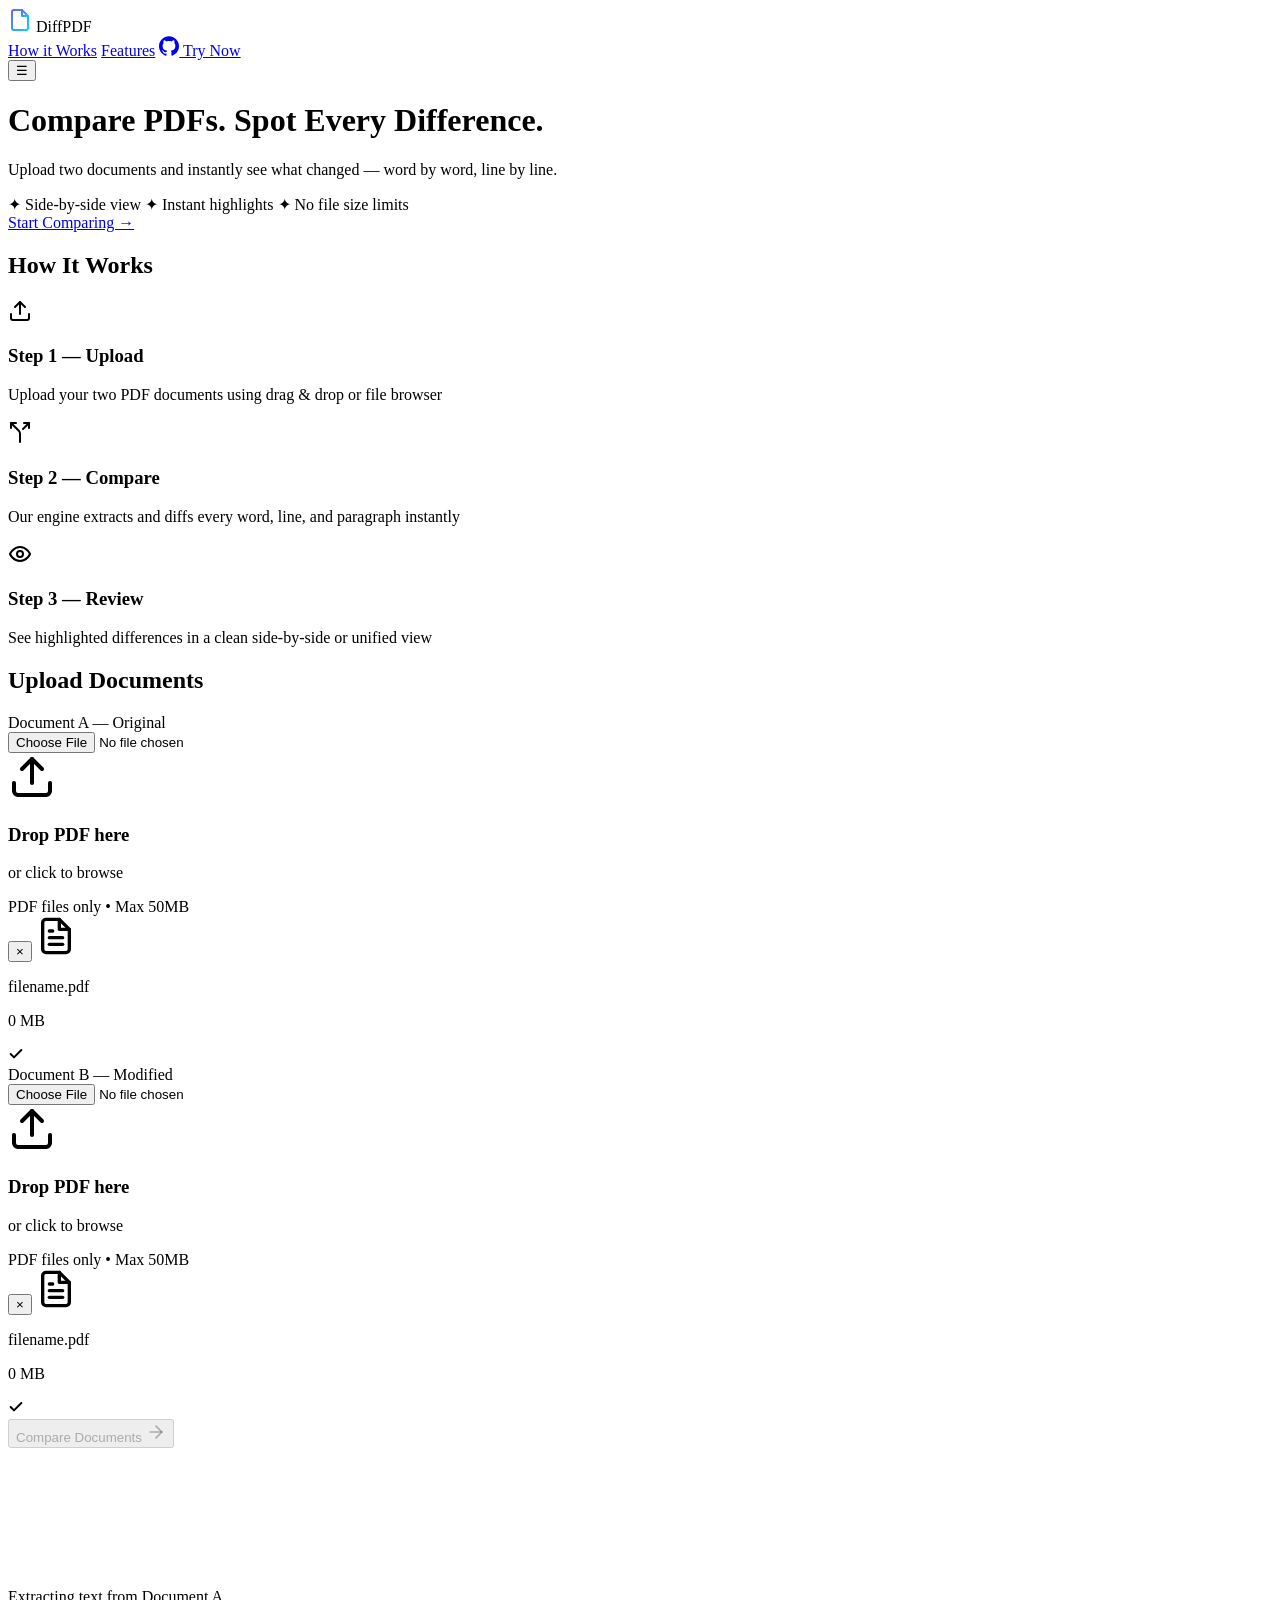
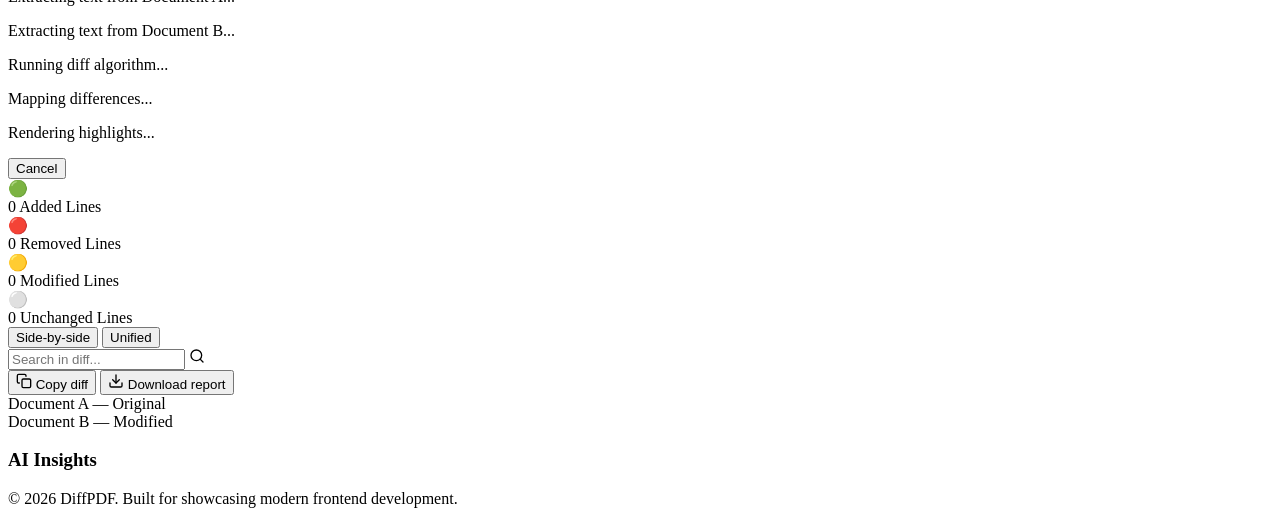
==== index.html @ ea7259f5 "Add files via upload" ====
<!DOCTYPE html>
<html lang="en">
<head>
    <meta charset="UTF-8">
    <meta name="viewport" content="width=device-width, initial-scale=1.0">
    <title>DiffPDF | Compare PDFs Instantly</title>
    <link rel="preconnect" href="https://fonts.googleapis.com">
    <link rel="preconnect" href="https://fonts.gstatic.com" crossorigin>
    <link href="https://fonts.googleapis.com/css2?family=Inter:wght@400;500;600;700&family=Plus+Jakarta+Sans:wght@600;700;800&family=JetBrains+Mono:wght@400;500&display=swap" rel="stylesheet">
    <link rel="stylesheet" href="/static/css/style.css">
    <link rel="stylesheet" href="/static/css/animations.css">
</head>
<body>
    <!-- Navbar -->
    <nav class="navbar">
        <div class="nav-container">
            <div class="logo">
                <svg width="24" height="24" viewBox="0 0 24 24" fill="none" stroke="url(#accent-gradient)" stroke-width="2" stroke-linecap="round" stroke-linejoin="round">
                    <path d="M14 2H6a2 2 0 0 0-2 2v16a2 2 0 0 0 2 2h12a2 2 0 0 0 2-2V8z"></path>
                    <polyline points="14 2 14 8 20 8"></polyline>
                    <line x1="16" y1="13" x2="8" y2="13"></line>
                    <line x1="16" y1="17" x2="8" y2="17"></line>
                    <polyline points="10 9 9 9 8 9"></polyline>
                </svg>
                <span>DiffPDF</span>
            </div>
            <div class="nav-links">
                <a href="#how-it-works">How it Works</a>
                <a href="#features">Features</a>
                <a href="https://github.com/yourusername/PDF-COMPARSION-APP-" target="_blank" aria-label="GitHub" class="github-icon">
                    <svg width="20" height="20" viewBox="0 0 24 24" fill="currentColor">
                        <path d="M12 .297c-6.63 0-12 5.373-12 12 0 5.303 3.438 9.8 8.205 11.385.6.113.82-.258.82-.577 0-.285-.01-1.04-.015-2.04-3.338.724-4.042-1.61-4.042-1.61C4.422 18.07 3.633 17.7 3.633 17.7c-1.087-.744.084-.729.084-.729 1.205.084 1.838 1.236 1.838 1.236 1.07 1.835 2.809 1.305 3.495.998.108-.776.417-1.305.76-1.605-2.665-.3-5.466-1.332-5.466-5.93 0-1.31.465-2.38 1.235-3.22-.135-.303-.54-1.523.105-3.176 0 0 1.005-.322 3.3 1.23.96-.267 1.98-.399 3-.405 1.02.006 2.04.138 3 .405 2.28-1.552 3.285-1.23 3.285-1.23.645 1.653.24 2.873.12 3.176.765.84 1.23 1.91 1.23 3.22 0 4.61-2.805 5.625-5.475 5.92.42.36.81 1.096.81 2.22 0 1.606-.015 2.896-.015 3.286 0 .315.21.69.825.57C20.565 22.092 24 17.592 24 12.297c0-6.627-5.373-12-12-12"/>
                    </svg>
                </a>
                <a href="#upload-section" class="btn-try-now shimmer">Try Now</a>
            </div>
            <button class="mobile-menu-btn" aria-label="Menu">☰</button>
        </div>
    </nav>

    <svg style="width:0;height:0;position:absolute;" aria-hidden="true" focusable="false">
      <linearGradient id="accent-gradient" x1="0%" y1="0%" x2="100%" y2="100%">
        <stop offset="0%" stop-color="#6C63FF" />
        <stop offset="100%" stop-color="#00D4FF" />
      </linearGradient>
    </svg>

    <!-- Hero Section -->
    <header class="hero">
        <div class="hero-bg-aurora"></div>
        <div class="hero-bg-grid"></div>
        <div class="hero-container">
            <div class="hero-content scroll-reveal">
                <h1 class="hero-title" id="animated-title">Compare PDFs. Spot Every Difference.</h1>
                <p class="hero-subtitle">Upload two documents and instantly see what changed — word by word, line by line.</p>
                
                <div class="feature-pills">
                    <span class="pill">✦ Side-by-side view</span>
                    <span class="pill">✦ Instant highlights</span>
                    <span class="pill">✦ No file size limits</span>
                </div>
                
                <a href="#upload-section" class="btn-primary hero-cta">Start Comparing →</a>
            </div>
            <div class="hero-visual scroll-reveal">
                <div class="mockup-container">
                    <div class="doc-mockup doc-bottom"></div>
                    <div class="doc-mockup doc-top">
                        <div class="highlight-line hl-green" style="top: 20%; width: 60%;"></div>
                        <div class="highlight-line hl-red" style="top: 40%; width: 80%;"></div>
                        <div class="highlight-line hl-green" style="top: 60%; width: 50%;"></div>
                    </div>
                </div>
            </div>
        </div>
    </header>

    <!-- How It Works Section -->
    <section id="how-it-works" class="how-it-works scroll-reveal">
        <div class="container">
            <h2 class="section-heading gradient-text">How It Works</h2>
            <div class="stepper">
                <div class="step-card">
                    <div class="step-icon">
                        <svg width="24" height="24" viewBox="0 0 24 24" fill="none" stroke="currentColor" stroke-width="2" stroke-linecap="round" stroke-linejoin="round"><path d="M21 15v4a2 2 0 0 1-2 2H5a2 2 0 0 1-2-2v-4"></path><polyline points="17 8 12 3 7 8"></polyline><line x1="12" y1="3" x2="12" y2="15"></line></svg>
                    </div>
                    <h3>Step 1 — Upload</h3>
                    <p>Upload your two PDF documents using drag & drop or file browser</p>
                </div>
                <div class="step-line"></div>
                <div class="step-card">
                    <div class="step-icon">
                        <svg width="24" height="24" viewBox="0 0 24 24" fill="none" stroke="currentColor" stroke-width="2" stroke-linecap="round" stroke-linejoin="round"><path d="M16 3h5v5"></path><path d="M8 3H3v5"></path><path d="M12 22v-8.3a4 4 0 0 0-1.172-2.872L3 3"></path><path d="m15 9 6-6"></path></svg>
                    </div>
                    <h3>Step 2 — Compare</h3>
                    <p>Our engine extracts and diffs every word, line, and paragraph instantly</p>
                </div>
                <div class="step-line"></div>
                <div class="step-card">
                    <div class="step-icon">
                        <svg width="24" height="24" viewBox="0 0 24 24" fill="none" stroke="currentColor" stroke-width="2" stroke-linecap="round" stroke-linejoin="round"><path d="M2 12s3-7 10-7 10 7 10 7-3 7-10 7-10-7-10-7Z"></path><circle cx="12" cy="12" r="3"></circle></svg>
                    </div>
                    <h3>Step 3 — Review</h3>
                    <p>See highlighted differences in a clean side-by-side or unified view</p>
                </div>
            </div>
        </div>
    </section>

    <!-- Upload Section -->
    <section id="upload-section" class="upload-section scroll-reveal">
        <div class="container">
            <h2 class="section-heading visually-hidden">Upload Documents</h2>
            
            <form id="upload-form">
                <div class="upload-grid">
                    <!-- Zone A -->
                    <div class="upload-zone-wrapper">
                        <div class="zone-label label-a">Document A — Original</div>
                        <div class="upload-card" id="zone-a">
                            <input type="file" id="file-a" accept=".pdf" class="file-input" required>
                            <div class="upload-content">
                                <svg class="upload-icon accent-icon" width="48" height="48" viewBox="0 0 24 24" fill="none" stroke="currentColor" stroke-width="2" stroke-linecap="round" stroke-linejoin="round"><path d="M21 15v4a2 2 0 0 1-2 2H5a2 2 0 0 1-2-2v-4"></path><polyline points="17 8 12 3 7 8"></polyline><line x1="12" y1="3" x2="12" y2="15"></line></svg>
                                <h3>Drop PDF here</h3>
                                <p class="text-secondary">or click to browse</p>
                                <span class="micro-text">PDF files only • Max 50MB</span>
                            </div>
                            <div class="file-preview hidden" id="preview-a">
                                <button type="button" class="btn-remove" aria-label="Remove file" data-zone="a">×</button>
                                <svg class="file-icon red-icon" width="40" height="40" viewBox="0 0 24 24" fill="none" stroke="currentColor" stroke-width="2" stroke-linecap="round" stroke-linejoin="round"><path d="M14 2H6a2 2 0 0 0-2 2v16a2 2 0 0 0 2 2h12a2 2 0 0 0 2-2V8z"></path><polyline points="14 2 14 8 20 8"></polyline><line x1="16" y1="13" x2="8" y2="13"></line><line x1="16" y1="17" x2="8" y2="17"></line><polyline points="10 9 9 9 8 9"></polyline></svg>
                                <div class="file-info">
                                    <p class="filename" id="filename-a">filename.pdf</p>
                                    <p class="filesize" id="filesize-a">0 MB</p>
                                </div>
                                <div class="success-badge">
                                    <svg width="16" height="16" viewBox="0 0 24 24" fill="none" stroke="currentColor" stroke-width="3" stroke-linecap="round" stroke-linejoin="round"><polyline points="20 6 9 17 4 12"></polyline></svg>
                                </div>
                            </div>
                        </div>
                    </div>

                    <!-- Zone B -->
                    <div class="upload-zone-wrapper">
                        <div class="zone-label label-b">Document B — Modified</div>
                        <div class="upload-card" id="zone-b">
                            <input type="file" id="file-b" accept=".pdf" class="file-input" required>
                            <div class="upload-content">
                                <svg class="upload-icon accent-icon" width="48" height="48" viewBox="0 0 24 24" fill="none" stroke="currentColor" stroke-width="2" stroke-linecap="round" stroke-linejoin="round"><path d="M21 15v4a2 2 0 0 1-2 2H5a2 2 0 0 1-2-2v-4"></path><polyline points="17 8 12 3 7 8"></polyline><line x1="12" y1="3" x2="12" y2="15"></line></svg>
                                <h3>Drop PDF here</h3>
                                <p class="text-secondary">or click to browse</p>
                                <span class="micro-text">PDF files only • Max 50MB</span>
                            </div>
                            <div class="file-preview hidden" id="preview-b">
                                <button type="button" class="btn-remove" aria-label="Remove file" data-zone="b">×</button>
                                <svg class="file-icon red-icon" width="40" height="40" viewBox="0 0 24 24" fill="none" stroke="currentColor" stroke-width="2" stroke-linecap="round" stroke-linejoin="round"><path d="M14 2H6a2 2 0 0 0-2 2v16a2 2 0 0 0 2 2h12a2 2 0 0 0 2-2V8z"></path><polyline points="14 2 14 8 20 8"></polyline><line x1="16" y1="13" x2="8" y2="13"></line><line x1="16" y1="17" x2="8" y2="17"></line><polyline points="10 9 9 9 8 9"></polyline></svg>
                                <div class="file-info">
                                    <p class="filename" id="filename-b">filename.pdf</p>
                                    <p class="filesize" id="filesize-b">0 MB</p>
                                </div>
                                <div class="success-badge">
                                    <svg width="16" height="16" viewBox="0 0 24 24" fill="none" stroke="currentColor" stroke-width="3" stroke-linecap="round" stroke-linejoin="round"><polyline points="20 6 9 17 4 12"></polyline></svg>
                                </div>
                            </div>
                        </div>
                    </div>
                </div>
                
                <button type="submit" class="btn-primary btn-compare" id="btn-compare" disabled>
                    <span class="btn-text">Compare Documents</span>
                    <svg class="btn-icon" width="20" height="20" viewBox="0 0 24 24" fill="none" stroke="currentColor" stroke-width="2" stroke-linecap="round" stroke-linejoin="round"><line x1="5" y1="12" x2="19" y2="12"></line><polyline points="12 5 19 12 12 19"></polyline></svg>
                </button>
            </form>
        </div>
    </section>

    <!-- Loading Overlay -->
    <div class="loading-overlay hidden" id="loading-overlay">
        <div class="loading-content">
            <svg class="progress-ring" width="120" height="120">
                <circle class="ring-track" cx="60" cy="60" r="54" fill="none" stroke-width="8"></circle>
                <circle class="ring-progress" cx="60" cy="60" r="54" fill="none" stroke-width="8" stroke-linecap="round"></circle>
            </svg>
            <div class="status-messages">
                <p class="status-text active">Extracting text from Document A...</p>
                <p class="status-text">Extracting text from Document B...</p>
                <p class="status-text">Running diff algorithm...</p>
                <p class="status-text">Mapping differences...</p>
                <p class="status-text">Rendering highlights...</p>
            </div>
            <div class="progress-bar-container">
                <div class="progress-bar-fill"></div>
            </div>
            <button class="btn-cancel" id="btn-cancel" type="button">Cancel</button>
        </div>
    </div>

    <!-- Results Section -->
    <section id="results-section" class="results-section hidden scroll-reveal">
        <div class="container-fluid">
            <!-- Stats Bar -->
            <div class="stats-bar">
                <div class="stat-card stat-added">
                    <span class="stat-icon">🟢</span>
                    <div class="stat-info">
                        <span class="stat-number" id="stat-added" data-value="0">0</span>
                        <span class="stat-label">Added Lines</span>
                    </div>
                </div>
                <div class="stat-card stat-removed">
                    <span class="stat-icon">🔴</span>
                    <div class="stat-info">
                        <span class="stat-number" id="stat-removed" data-value="0">0</span>
                        <span class="stat-label">Removed Lines</span>
                    </div>
                </div>
                <div class="stat-card stat-modified">
                    <span class="stat-icon">🟡</span>
                    <div class="stat-info">
                        <span class="stat-number" id="stat-modified" data-value="0">0</span>
                        <span class="stat-label">Modified Lines</span>
                    </div>
                </div>
                <div class="stat-card stat-unchanged">
                    <span class="stat-icon">⚪</span>
                    <div class="stat-info">
                        <span class="stat-number" id="stat-unchanged" data-value="0">0</span>
                        <span class="stat-label">Unchanged Lines</span>
                    </div>
                </div>
            </div>

            <!-- Controls -->
            <div class="panel-controls">
                <div class="view-toggle">
                    <button class="toggle-btn active" data-view="split">Side-by-side</button>
                    <button class="toggle-btn" data-view="unified">Unified</button>
                </div>
                <div class="search-container">
                    <input type="text" id="diff-search" placeholder="Search in diff..." aria-label="Search diff">
                    <svg class="search-icon" width="16" height="16" viewBox="0 0 24 24" fill="none" stroke="currentColor" stroke-width="2" stroke-linecap="round" stroke-linejoin="round"><circle cx="11" cy="11" r="8"></circle><line x1="21" y1="21" x2="16.65" y2="16.65"></line></svg>
                </div>
                <button class="btn-outline" id="btn-copy-diff">
                    <svg width="16" height="16" viewBox="0 0 24 24" fill="none" stroke="currentColor" stroke-width="2" stroke-linecap="round" stroke-linejoin="round"><rect x="9" y="9" width="13" height="13" rx="2" ry="2"></rect><path d="M5 15H4a2 2 0 0 1-2-2V4a2 2 0 0 1 2-2h9a2 2 0 0 1 2 2v1"></path></svg>
                    Copy diff
                </button>
                <button class="btn-outline" id="btn-download-report">
                    <svg width="16" height="16" viewBox="0 0 24 24" fill="none" stroke="currentColor" stroke-width="2" stroke-linecap="round" stroke-linejoin="round"><path d="M21 15v4a2 2 0 0 1-2 2H5a2 2 0 0 1-2-2v-4"></path><polyline points="7 10 12 15 17 10"></polyline><line x1="12" y1="15" x2="12" y2="3"></line></svg>
                    Download report
                </button>
            </div>

            <!-- Diff Viewer -->
            <div class="diff-viewer view-split" id="diff-container">
                <!-- Document A Panel -->
                <div class="diff-panel panel-a">
                    <div class="panel-header">
                        <div class="indicator blue-indicator"></div>
                        <span>Document A — Original</span>
                    </div>
                    <div class="panel-content" id="diff-content-a">
                        <!-- Content injected via JS -->
                    </div>
                </div>

                <!-- Document B Panel -->
                <div class="diff-panel panel-b">
                    <div class="panel-header">
                        <div class="indicator orange-indicator"></div>
                        <span>Document B — Modified</span>
                    </div>
                    <div class="panel-content" id="diff-content-b">
                        <!-- Content injected via JS -->
                    </div>
                </div>
            </div>
            
            <div id="report-insights" class="report-insights hidden">
                <h3 class="gradient-text">AI Insights</h3>
                <div class="insights-content" id="insights-text"></div>
            </div>
        </div>
    </section>

    <!-- Footer -->
    <footer>
        <p>&copy; 2026 DiffPDF. Built for showcasing modern frontend development.</p>
    </footer>

    <script src="/static/js/main.js"></script>
</body>
</html>
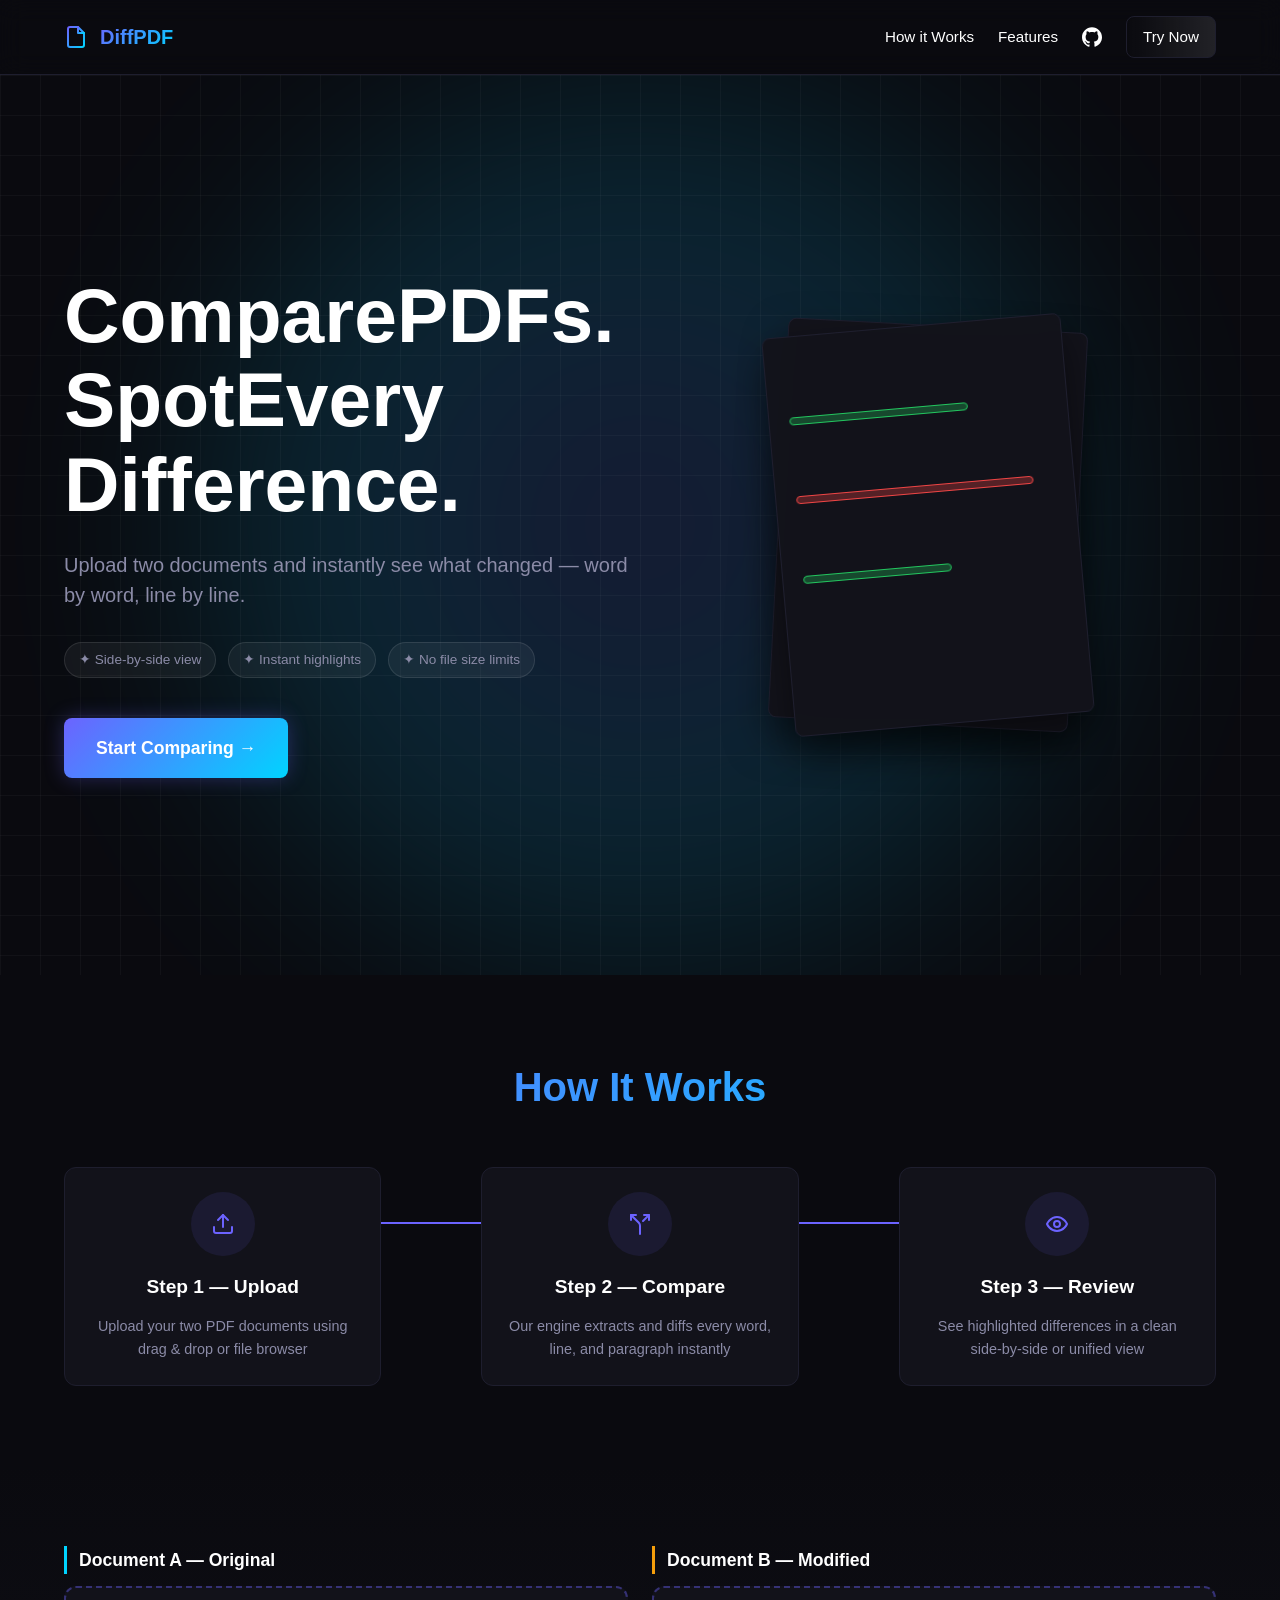
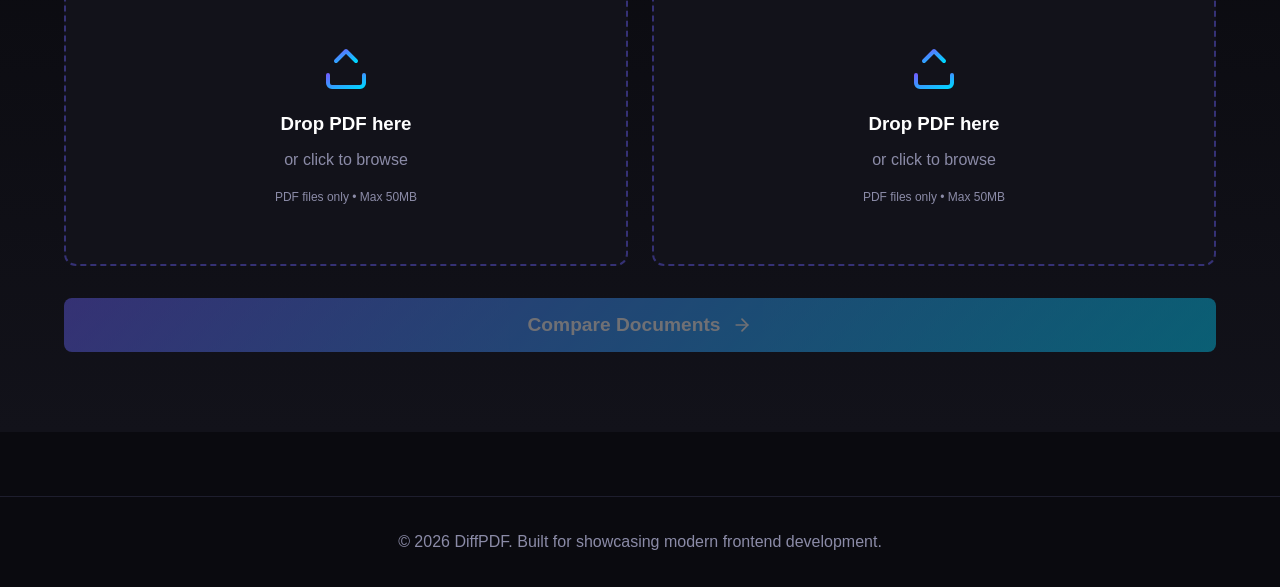
==== commit 45cd2c9e: "Add files via upload" ====
--- a/index.html
+++ b/index.html
@@ -7,8 +7,8 @@
     <link rel="preconnect" href="https://fonts.googleapis.com">
     <link rel="preconnect" href="https://fonts.gstatic.com" crossorigin>
     <link href="https://fonts.googleapis.com/css2?family=Inter:wght@400;500;600;700&family=Plus+Jakarta+Sans:wght@600;700;800&family=JetBrains+Mono:wght@400;500&display=swap" rel="stylesheet">
-    <link rel="stylesheet" href="/static/css/style.css">
-    <link rel="stylesheet" href="/static/css/animations.css">
+    <link rel="stylesheet" href="./static/css/style.css">
+    <link rel="stylesheet" href="./static/css/animations.css">
 </head>
 <body>
     <!-- Navbar -->
@@ -286,6 +286,6 @@
         <p>&copy; 2026 DiffPDF. Built for showcasing modern frontend development.</p>
     </footer>
 
-    <script src="/static/js/main.js"></script>
+    <script src="./static/js/main.js"></script>
 </body>
 </html>
--- a/static/css/style.css
+++ b/static/css/style.css
@@ -0,0 +1,886 @@
+:root {
+    /* Color Palette */
+    --bg-primary: #0a0a0f;
+    --bg-surface: #12121a;
+    --border-subtle: #1e1e2e;
+    --accent-primary: #6C63FF;
+    --accent-secondary: #00D4FF;
+    --text-primary: #ffffff;
+    --text-secondary: #8b8ba7;
+    
+    /* Semantic Colors */
+    --success: #22c55e;
+    --warning: #f59e0b;
+    --error: #ef4444;
+    
+    /* Diff Colors */
+    --diff-added-bg: #052e16;
+    --diff-added-border: #22c55e;
+    --diff-added-text: #86efac;
+    --diff-added-char: rgba(34, 197, 94, 0.3);
+    
+    --diff-removed-bg: #2d0a0a;
+    --diff-removed-border: #ef4444;
+    --diff-removed-text: #fca5a5;
+    --diff-removed-char: rgba(239, 68, 68, 0.3);
+    
+    --diff-unchanged-text: #8b8ba7;
+    
+    /* Typography */
+    --font-heading: 'Plus Jakarta Sans', 'Inter', sans-serif;
+    --font-body: 'Inter', sans-serif;
+    --font-mono: 'JetBrains Mono', 'Fira Code', monospace;
+    
+    /* Metrics */
+    --transition-smooth: 0.3s cubic-bezier(0.4, 0, 0.2, 1);
+    --border-radius: 8px;
+    --border-radius-lg: 12px;
+}
+
+* {
+    margin: 0;
+    padding: 0;
+    box-sizing: border-box;
+}
+
+html {
+    scroll-behavior: smooth;
+}
+
+body {
+    background-color: var(--bg-primary);
+    color: var(--text-primary);
+    font-family: var(--font-body);
+    line-height: 1.6;
+    overflow-x: hidden;
+}
+
+/* Utilities */
+.text-secondary { color: var(--text-secondary); }
+.micro-text { font-size: 0.75rem; color: var(--text-secondary); margin-top: 8px; display: block; }
+.hidden { display: none !important; }
+.visually-hidden { position: absolute; width: 1px; height: 1px; padding: 0; margin: -1px; overflow: hidden; clip: rect(0, 0, 0, 0); border: 0; }
+.container { max-width: 1200px; margin: 0 auto; padding: 0 24px; }
+.container-fluid { max-width: 1600px; margin: 0 auto; padding: 0 24px; }
+.gradient-text {
+    background: linear-gradient(135deg, var(--accent-primary), var(--accent-secondary));
+    -webkit-background-clip: text;
+    -webkit-text-fill-color: transparent;
+    background-clip: text;
+}
+.accent-icon { stroke: url(#accent-gradient); }
+.red-icon { stroke: var(--error); }
+
+/* Typography */
+h1, h2, h3, h4, h5, h6 { font-family: var(--font-heading); }
+.section-heading { text-align: center; font-size: 2.5rem; margin-bottom: 3rem; }
+
+/* Buttons */
+.btn-primary {
+    display: inline-flex;
+    align-items: center;
+    justify-content: center;
+    background: linear-gradient(135deg, var(--accent-primary), var(--accent-secondary));
+    color: #fff;
+    padding: 12px 24px;
+    border-radius: var(--border-radius);
+    text-decoration: none;
+    font-weight: 600;
+    border: none;
+    cursor: pointer;
+    transition: transform var(--transition-smooth), box-shadow var(--transition-smooth), opacity var(--transition-smooth);
+    box-shadow: 0 0 20px rgba(108, 99, 255, 0.3);
+    position: relative;
+    overflow: hidden;
+}
+.btn-primary:hover {
+    transform: translateY(-2px);
+    box-shadow: 0 0 30px rgba(108, 99, 255, 0.5);
+}
+.btn-primary:disabled {
+    opacity: 0.4;
+    cursor: not-allowed;
+    transform: none;
+    box-shadow: none;
+}
+.btn-outline {
+    display: inline-flex;
+    align-items: center;
+    gap: 8px;
+    background: transparent;
+    color: var(--text-primary);
+    border: 1px solid var(--border-subtle);
+    padding: 8px 16px;
+    border-radius: var(--border-radius);
+    cursor: pointer;
+    font-family: var(--font-body);
+    font-size: 0.9rem;
+    transition: background var(--transition-smooth), border-color var(--transition-smooth);
+}
+.btn-outline:hover {
+    background: var(--bg-surface);
+    border-color: var(--accent-primary);
+}
+
+/* Navbar */
+.navbar {
+    position: sticky;
+    top: 0;
+    z-index: 100;
+    background: rgba(10, 10, 15, 0.8);
+    backdrop-filter: blur(12px);
+    border-bottom: 1px solid var(--border-subtle);
+    transition: box-shadow var(--transition-smooth);
+}
+.navbar.scrolled {
+    box-shadow: 0 4px 20px rgba(0, 0, 0, 0.5);
+}
+.nav-container {
+    max-width: 1200px;
+    margin: 0 auto;
+    padding: 16px 24px;
+    display: flex;
+    justify-content: space-between;
+    align-items: center;
+}
+.logo {
+    display: flex;
+    align-items: center;
+    gap: 12px;
+    font-family: var(--font-heading);
+    font-weight: 800;
+    font-size: 1.25rem;
+}
+.logo span {
+    background: linear-gradient(135deg, var(--accent-primary), var(--accent-secondary));
+    -webkit-background-clip: text;
+    -webkit-text-fill-color: transparent;
+}
+.nav-links {
+    display: flex;
+    align-items: center;
+    gap: 24px;
+}
+.nav-links a {
+    color: var(--text-primary);
+    text-decoration: none;
+    font-weight: 500;
+    font-size: 0.95rem;
+    transition: color var(--transition-smooth);
+}
+.nav-links a:hover {
+    color: var(--accent-secondary);
+}
+.github-icon {
+    display: flex;
+    align-items: center;
+}
+.github-icon:hover {
+    color: var(--text-primary);
+}
+.btn-try-now {
+    background: var(--bg-surface);
+    border: 1px solid var(--border-subtle);
+    padding: 8px 16px;
+    border-radius: var(--border-radius);
+}
+.mobile-menu-btn {
+    display: none;
+    background: none;
+    border: none;
+    color: var(--text-primary);
+    font-size: 1.5rem;
+    cursor: pointer;
+}
+
+/* Hero Section */
+.hero {
+    position: relative;
+    height: 100vh;
+    min-height: 600px;
+    display: flex;
+    align-items: center;
+    overflow: hidden;
+}
+.hero-bg-aurora {
+    position: absolute;
+    top: 50%;
+    left: 50%;
+    width: 80vw;
+    height: 80vw;
+    transform: translate(-50%, -50%);
+    background: radial-gradient(circle, var(--accent-primary) 0%, var(--accent-secondary) 50%, transparent 70%);
+    opacity: 0.15;
+    filter: blur(100px);
+    animation: auroraShift 10s ease-in-out infinite alternate;
+    z-index: 0;
+}
+.hero-bg-grid {
+    position: absolute;
+    inset: 0;
+    background-image: linear-gradient(to right, rgba(255,255,255,0.03) 1px, transparent 1px),
+                      linear-gradient(to bottom, rgba(255,255,255,0.03) 1px, transparent 1px);
+    background-size: 40px 40px;
+    z-index: 1;
+}
+.hero-container {
+    max-width: 1200px;
+    margin: 0 auto;
+    padding: 0 24px;
+    display: flex;
+    align-items: center;
+    justify-content: space-between;
+    width: 100%;
+    z-index: 10;
+    position: relative;
+}
+.hero-content {
+    flex: 1;
+    max-width: 600px;
+}
+.hero-title {
+    font-size: clamp(2.5rem, 6vw, 5rem);
+    line-height: 1.1;
+    margin-bottom: 1.5rem;
+}
+.hero-title span {
+    display: inline-block;
+    opacity: 0;
+    transform: translateY(20px);
+}
+.hero-subtitle {
+    font-size: 1.25rem;
+    color: var(--text-secondary);
+    margin-bottom: 2rem;
+    line-height: 1.5;
+}
+.feature-pills {
+    display: flex;
+    flex-wrap: wrap;
+    gap: 12px;
+    margin-bottom: 2.5rem;
+}
+.pill {
+    background: rgba(255,255,255,0.05);
+    border: 1px solid rgba(255,255,255,0.1);
+    padding: 6px 14px;
+    border-radius: 20px;
+    font-size: 0.85rem;
+    color: var(--text-secondary);
+}
+.hero-cta {
+    font-size: 1.1rem;
+    padding: 16px 32px;
+}
+.hero-visual {
+    flex: 1;
+    display: flex;
+    justify-content: center;
+    position: relative;
+}
+.mockup-container {
+    position: relative;
+    width: 300px;
+    height: 400px;
+}
+.doc-mockup {
+    position: absolute;
+    width: 100%;
+    height: 100%;
+    background: var(--bg-surface);
+    border: 1px solid var(--border-subtle);
+    border-radius: var(--border-radius);
+    box-shadow: 0 20px 40px rgba(0,0,0,0.5);
+    padding: 20px;
+}
+.doc-bottom {
+    transform: rotate(3deg);
+    z-index: 1;
+    animation: floatBottom 4s ease-in-out infinite;
+}
+.doc-top {
+    transform: rotate(-5deg);
+    z-index: 2;
+    background: rgba(18, 18, 26, 0.95);
+    backdrop-filter: blur(8px);
+    animation: floatTop 3.5s ease-in-out infinite;
+}
+.highlight-line {
+    height: 8px;
+    border-radius: 4px;
+    position: absolute;
+    left: 20px;
+}
+.hl-green { background: rgba(34, 197, 94, 0.3); border: 1px solid var(--success); }
+.hl-red { background: rgba(239, 68, 68, 0.3); border: 1px solid var(--error); }
+
+/* How It Works Stepper */
+.how-it-works {
+    padding: 5rem 0;
+    background: var(--bg-primary);
+}
+.stepper {
+    display: flex;
+    justify-content: space-between;
+    align-items: flex-start;
+    margin-top: 3rem;
+}
+.step-card {
+    flex: 1;
+    text-align: center;
+    padding: 24px;
+    background: var(--bg-surface);
+    border-radius: var(--border-radius-lg);
+    border: 1px solid var(--border-subtle);
+    transition: transform var(--transition-smooth), box-shadow var(--transition-smooth);
+    z-index: 2;
+    position: relative;
+}
+.step-card:hover {
+    transform: translateY(-4px);
+    box-shadow: 0 10px 30px rgba(0,0,0,0.3);
+}
+.step-icon {
+    width: 64px;
+    height: 64px;
+    background: rgba(108, 99, 255, 0.1);
+    color: var(--accent-primary);
+    border-radius: 50%;
+    display: flex;
+    align-items: center;
+    justify-content: center;
+    margin: 0 auto 16px;
+}
+.step-card h3 {
+    margin-bottom: 12px;
+    font-size: 1.2rem;
+}
+.step-card p {
+    color: var(--text-secondary);
+    font-size: 0.9rem;
+}
+.step-line {
+    flex: 0 0 100px;
+    height: 2px;
+    background: repeating-linear-gradient(90deg, var(--border-subtle) 0, var(--border-subtle) 5px, transparent 5px, transparent 10px);
+    margin-top: 55px;
+    position: relative;
+}
+.step-line::after {
+    content: '';
+    position: absolute;
+    top: 0; left: 0; height: 100%; width: 0;
+    background: var(--accent-primary);
+    transition: width 1s ease-out;
+}
+.step-line.animate::after {
+    width: 100%;
+}
+
+/* Upload Section */
+.upload-section {
+    padding: 5rem 0;
+    background: linear-gradient(to bottom, var(--bg-primary), var(--bg-surface));
+}
+.upload-grid {
+    display: grid;
+    grid-template-columns: 1fr 1fr;
+    gap: 24px;
+    margin-bottom: 32px;
+}
+.upload-zone-wrapper {
+    display: flex;
+    flex-direction: column;
+    gap: 12px;
+}
+.zone-label {
+    font-weight: 600;
+    font-size: 1.1rem;
+    padding-left: 12px;
+    border-left: 3px solid;
+}
+.label-a { border-left-color: var(--accent-secondary); }
+.label-b { border-left-color: var(--warning); }
+
+.upload-card {
+    position: relative;
+    min-height: 280px;
+    background: var(--bg-surface);
+    border: 2px dashed rgba(108, 99, 255, 0.4);
+    border-radius: var(--border-radius-lg);
+    display: flex;
+    align-items: center;
+    justify-content: center;
+    text-align: center;
+    transition: all var(--transition-smooth);
+    overflow: hidden;
+}
+.upload-card:hover {
+    box-shadow: inset 0 0 30px rgba(108, 99, 255, 0.05);
+}
+.upload-card.drag-over {
+    border-style: solid;
+    border-color: var(--accent-primary);
+    background: rgba(108, 99, 255, 0.08);
+}
+.upload-card.drag-over .upload-icon {
+    transform: scale(1.1);
+}
+.upload-card.has-file {
+    border-style: solid;
+    border-color: var(--border-subtle);
+}
+.file-input {
+    position: absolute;
+    inset: 0;
+    width: 100%;
+    height: 100%;
+    opacity: 0;
+    cursor: pointer;
+    z-index: 10;
+}
+.upload-content {
+    pointer-events: none;
+    display: flex;
+    flex-direction: column;
+    align-items: center;
+    gap: 8px;
+}
+.upload-icon {
+    margin-bottom: 8px;
+    transition: transform var(--transition-smooth);
+}
+.file-preview {
+    position: absolute;
+    inset: 0;
+    background: var(--bg-surface);
+    display: flex;
+    flex-direction: column;
+    align-items: center;
+    justify-content: center;
+    z-index: 5;
+    animation: fadeIn 0.3s ease;
+}
+.file-preview.success-glow {
+    box-shadow: inset 0 0 40px rgba(34, 197, 94, 0.1);
+}
+.file-info {
+    margin-top: 16px;
+}
+.filename {
+    font-weight: 600;
+    font-size: 1.1rem;
+    max-width: 200px;
+    white-space: nowrap;
+    overflow: hidden;
+    text-overflow: ellipsis;
+}
+.filesize {
+    color: var(--text-secondary);
+    font-size: 0.9rem;
+    margin-top: 4px;
+}
+.btn-remove {
+    position: absolute;
+    top: 16px;
+    right: 16px;
+    background: rgba(255,255,255,0.1);
+    border: none;
+    color: #fff;
+    width: 32px;
+    height: 32px;
+    border-radius: 50%;
+    font-size: 20px;
+    cursor: pointer;
+    z-index: 20;
+    display: flex;
+    align-items: center;
+    justify-content: center;
+    transition: background var(--transition-smooth);
+}
+.btn-remove:hover {
+    background: rgba(239, 68, 68, 0.8);
+}
+.success-badge {
+    position: absolute;
+    top: 16px;
+    left: 16px;
+    background: var(--success);
+    color: #fff;
+    width: 28px;
+    height: 28px;
+    border-radius: 50%;
+    display: flex;
+    align-items: center;
+    justify-content: center;
+}
+
+.btn-compare {
+    width: 100%;
+    padding: 16px 32px;
+    font-size: 1.2rem;
+    gap: 12px;
+}
+.btn-compare .btn-icon {
+    transition: transform var(--transition-smooth);
+}
+.btn-compare:hover:not(:disabled) .btn-icon {
+    transform: translateX(4px);
+}
+
+/* Loading Overlay */
+.loading-overlay {
+    position: fixed;
+    inset: 0;
+    background: rgba(10, 10, 15, 0.85);
+    backdrop-filter: blur(8px);
+    z-index: 1000;
+    display: flex;
+    align-items: center;
+    justify-content: center;
+}
+.loading-content {
+    background: var(--bg-surface);
+    padding: 40px;
+    border-radius: var(--border-radius-lg);
+    border: 1px solid var(--border-subtle);
+    box-shadow: 0 20px 40px rgba(0,0,0,0.5);
+    text-align: center;
+    width: 90%;
+    max-width: 400px;
+}
+.progress-ring {
+    margin: 0 auto 24px;
+    transform: rotate(-90deg);
+}
+.ring-track {
+    stroke: var(--border-subtle);
+}
+.ring-progress {
+    stroke: url(#accent-gradient);
+    stroke-dasharray: 339.292; /* 2 * pi * r (54) */
+    stroke-dashoffset: 339.292;
+    animation: ringDash 2s linear infinite;
+}
+.status-messages {
+    height: 24px;
+    position: relative;
+    margin-bottom: 24px;
+}
+.status-text {
+    position: absolute;
+    width: 100%;
+    opacity: 0;
+    transition: opacity 0.5s ease;
+    font-weight: 500;
+}
+.status-text.active {
+    opacity: 1;
+}
+.progress-bar-container {
+    height: 4px;
+    background: var(--border-subtle);
+    border-radius: 2px;
+    overflow: hidden;
+    margin-bottom: 24px;
+}
+.progress-bar-fill {
+    height: 100%;
+    width: 30%;
+    background: linear-gradient(90deg, var(--accent-primary), var(--accent-secondary));
+    animation: indeterminateProgress 1.5s infinite ease-in-out;
+}
+.btn-cancel {
+    background: transparent;
+    border: 1px solid var(--border-subtle);
+    color: var(--text-secondary);
+    padding: 8px 24px;
+    border-radius: var(--border-radius);
+    cursor: pointer;
+    transition: all 0.3s;
+}
+.btn-cancel:hover {
+    color: var(--text-primary);
+    border-color: var(--text-primary);
+}
+
+/* Results Section */
+.results-section {
+    padding: 4rem 0;
+}
+.stats-bar {
+    display: flex;
+    gap: 16px;
+    margin-bottom: 24px;
+}
+.stat-card {
+    flex: 1;
+    background: var(--bg-surface);
+    border: 1px solid var(--border-subtle);
+    border-radius: var(--border-radius);
+    padding: 16px;
+    display: flex;
+    align-items: center;
+    gap: 16px;
+}
+.stat-icon {
+    font-size: 24px;
+}
+.stat-info {
+    display: flex;
+    flex-direction: column;
+}
+.stat-number {
+    font-size: 1.5rem;
+    font-weight: 700;
+    line-height: 1;
+}
+.stat-label {
+    font-size: 0.85rem;
+    color: var(--text-secondary);
+    margin-top: 4px;
+}
+.stat-added .stat-number { color: var(--success); }
+.stat-removed .stat-number { color: var(--error); }
+.stat-modified .stat-number { color: var(--warning); }
+.stat-unchanged .stat-number { color: var(--text-secondary); }
+
+.panel-controls {
+    display: flex;
+    justify-content: flex-end;
+    align-items: center;
+    gap: 16px;
+    margin-bottom: 16px;
+}
+.view-toggle {
+    display: flex;
+    background: var(--bg-surface);
+    border: 1px solid var(--border-subtle);
+    border-radius: 20px;
+    overflow: hidden;
+}
+.toggle-btn {
+    background: transparent;
+    border: none;
+    color: var(--text-secondary);
+    padding: 6px 16px;
+    font-size: 0.9rem;
+    cursor: pointer;
+    transition: all 0.3s;
+}
+.toggle-btn.active {
+    background: var(--border-subtle);
+    color: var(--text-primary);
+    font-weight: 500;
+}
+.search-container {
+    position: relative;
+    display: flex;
+    align-items: center;
+}
+.search-container input {
+    background: var(--bg-surface);
+    border: 1px solid var(--border-subtle);
+    color: var(--text-primary);
+    padding: 8px 16px 8px 36px;
+    border-radius: var(--border-radius);
+    font-family: var(--font-body);
+}
+.search-container input:focus {
+    outline: none;
+    border-color: var(--accent-primary);
+}
+.search-icon {
+    position: absolute;
+    left: 12px;
+    color: var(--text-secondary);
+}
+
+/* Diff Viewer */
+.diff-viewer {
+    display: grid;
+    gap: 0;
+    border: 1px solid var(--border-subtle);
+    border-radius: var(--border-radius-lg);
+    overflow: hidden;
+    background: var(--bg-surface);
+}
+.diff-viewer.view-split {
+    grid-template-columns: 1fr 1fr;
+}
+.diff-viewer.view-unified {
+    grid-template-columns: 1fr;
+}
+.diff-viewer.view-unified .panel-b {
+    display: none;
+}
+.diff-panel {
+    display: flex;
+    flex-direction: column;
+    height: 600px;
+}
+.panel-a { border-right: 1px solid var(--border-subtle); }
+.panel-header {
+    padding: 12px 16px;
+    background: rgba(0,0,0,0.2);
+    border-bottom: 1px solid var(--border-subtle);
+    display: flex;
+    align-items: center;
+    gap: 8px;
+    font-weight: 600;
+    font-size: 0.9rem;
+}
+.indicator {
+    width: 10px;
+    height: 10px;
+    border-radius: 50%;
+}
+.blue-indicator { background: var(--accent-secondary); }
+.orange-indicator { background: var(--warning); }
+
+.panel-content {
+    flex: 1;
+    overflow-y: auto;
+    font-family: var(--font-mono);
+    font-size: 14px;
+    line-height: 1.5;
+}
+.diff-line {
+    display: flex;
+    min-height: 24px;
+}
+.line-num {
+    width: 40px;
+    flex-shrink: 0;
+    text-align: right;
+    padding: 0 8px;
+    color: var(--text-secondary);
+    user-select: none;
+    opacity: 0.5;
+}
+.line-content {
+    padding: 0 8px;
+    white-space: pre-wrap;
+    word-break: break-all;
+    flex: 1;
+}
+
+/* Diff Line Colors */
+.diff-line.added {
+    background-color: var(--diff-added-bg);
+    border-left: 4px solid var(--diff-added-border);
+}
+.diff-line.added .line-content { color: var(--diff-added-text); }
+.diff-line.added .line-num { color: var(--diff-added-border); opacity: 0.8; }
+
+.diff-line.removed {
+    background-color: var(--diff-removed-bg);
+    border-left: 4px solid var(--diff-removed-border);
+}
+.diff-line.removed .line-content { color: var(--diff-removed-text); }
+.diff-line.removed .line-num { color: var(--diff-removed-border); opacity: 0.8; }
+
+.diff-line.unchanged {
+    border-left: 4px solid transparent;
+}
+.diff-line.unchanged .line-content { color: var(--diff-unchanged-text); }
+
+/* Inline diffing */
+.char-added { background-color: var(--diff-added-char); border-radius: 2px; }
+.char-removed { background-color: var(--diff-removed-char); border-radius: 2px; text-decoration: line-through; opacity: 0.8; }
+
+/* Skeleton */
+.skeleton-line {
+    height: 14px;
+    margin: 5px 8px;
+    background: linear-gradient(90deg, rgba(255,255,255,0.05) 25%, rgba(255,255,255,0.1) 50%, rgba(255,255,255,0.05) 75%);
+    background-size: 200% 100%;
+    animation: shimmer 1.5s infinite;
+    border-radius: 2px;
+}
+
+/* Report Insights */
+.report-insights {
+    margin-top: 40px;
+    background: var(--bg-surface);
+    padding: 32px;
+    border-radius: var(--border-radius-lg);
+    border: 1px solid var(--border-subtle);
+}
+.insights-content {
+    margin-top: 20px;
+    color: var(--text-secondary);
+}
+
+/* Footer */
+footer {
+    text-align: center;
+    padding: 32px;
+    color: var(--text-secondary);
+    border-top: 1px solid var(--border-subtle);
+    margin-top: 64px;
+}
+
+/* Scrollbar Customization */
+::-webkit-scrollbar {
+    width: 10px;
+    height: 10px;
+}
+::-webkit-scrollbar-track {
+    background: var(--bg-primary);
+}
+::-webkit-scrollbar-thumb {
+    background: var(--border-subtle);
+    border-radius: 5px;
+}
+::-webkit-scrollbar-thumb:hover {
+    background: var(--text-secondary);
+}
+
+/* Focus styles for accessibility */
+*:focus-visible {
+    outline: 2px solid var(--accent-primary);
+    outline-offset: 2px;
+}
+
+/* Responsive Breakpoints */
+@media (max-width: 1024px) {
+    .hero-container { flex-direction: column; text-align: center; justify-content: center; gap: 40px; }
+    .hero-content { align-items: center; display: flex; flex-direction: column; }
+    .feature-pills { justify-content: center; }
+    .stats-bar { flex-wrap: wrap; }
+    .stat-card { min-width: 45%; }
+}
+
+@media (max-width: 640px) {
+    .nav-links {
+        display: none;
+        position: absolute;
+        top: 100%;
+        left: 0;
+        right: 0;
+        background: var(--bg-surface);
+        flex-direction: column;
+        padding: 24px;
+        border-bottom: 1px solid var(--border-subtle);
+    }
+    .nav-links.show { display: flex; }
+    .mobile-menu-btn { display: block; }
+    
+    .hero-title { font-size: 2.5rem; }
+    .hero-visual { display: none; }
+    
+    .stepper { flex-direction: column; gap: 24px; }
+    .step-line { width: 2px; height: 40px; flex: 0 0 40px; margin: 0 auto; background: repeating-linear-gradient(180deg, var(--border-subtle) 0, var(--border-subtle) 5px, transparent 5px, transparent 10px); }
+    .step-line::after { width: 100%; height: 0; transition: height 1s ease-out; }
+    .step-line.animate::after { height: 100%; width: 100%; }
+    
+    .upload-grid { grid-template-columns: 1fr; }
+    
+    .diff-viewer.view-split { grid-template-columns: 1fr; }
+    .diff-viewer.view-split .panel-b { display: none; } /* On mobile force unified or hide B initially */
+    .line-num { display: none; }
+    
+    .panel-controls { flex-direction: column; align-items: stretch; }
+    .stat-card { min-width: 100%; }
+}
--- a/static/css/animations.css
+++ b/static/css/animations.css
@@ -0,0 +1,135 @@
+/* Animations */
+
+@keyframes auroraShift {
+    0% { transform: translate(-50%, -50%) scale(1); }
+    50% { transform: translate(-45%, -55%) scale(1.1); }
+    100% { transform: translate(-55%, -45%) scale(0.9); }
+}
+
+@keyframes floatTop {
+    0%, 100% { transform: rotate(-5deg) translateY(0); }
+    50% { transform: rotate(-5deg) translateY(-10px); }
+}
+
+@keyframes floatBottom {
+    0%, 100% { transform: rotate(3deg) translateY(0); }
+    50% { transform: rotate(3deg) translateY(-10px); }
+}
+
+@keyframes glowPulse {
+    0% { box-shadow: 0 0 10px rgba(108, 99, 255, 0.2); }
+    50% { box-shadow: 0 0 25px rgba(108, 99, 255, 0.6); }
+    100% { box-shadow: 0 0 10px rgba(108, 99, 255, 0.2); }
+}
+
+@keyframes rippleEffect {
+    0% { transform: scale(0); opacity: 0.5; }
+    100% { transform: scale(4); opacity: 0; }
+}
+.ripple {
+    position: absolute;
+    border-radius: 50%;
+    background: rgba(255, 255, 255, 0.4);
+    transform: scale(0);
+    animation: rippleEffect 0.6s linear;
+    pointer-events: none;
+}
+
+@keyframes fadeInUp {
+    from {
+        opacity: 0;
+        transform: translateY(30px);
+    }
+    to {
+        opacity: 1;
+        transform: translateY(0);
+    }
+}
+
+.scroll-reveal {
+    opacity: 0;
+    transform: translateY(30px);
+    transition: opacity 0.8s ease, transform 0.8s ease;
+}
+.scroll-reveal.visible {
+    opacity: 1;
+    transform: translateY(0);
+}
+
+@keyframes shimmerSweep {
+    0% { background-position: -200% center; }
+    100% { background-position: 200% center; }
+}
+
+.shimmer {
+    background: linear-gradient(90deg, 
+        rgba(255,255,255,0) 0%, 
+        rgba(255,255,255,0.1) 50%, 
+        rgba(255,255,255,0) 100%);
+    background-size: 200% auto;
+    animation: shimmerSweep 3s infinite linear;
+}
+
+@keyframes shimmer {
+    0% { background-position: -200% 0; }
+    100% { background-position: 200% 0; }
+}
+
+@keyframes particleBurst {
+    0% {
+        transform: translate(0, 0) scale(1);
+        opacity: 1;
+    }
+    100% {
+        transform: translate(var(--tx), var(--ty)) scale(0);
+        opacity: 0;
+    }
+}
+
+.particle {
+    position: absolute;
+    width: 8px;
+    height: 8px;
+    border-radius: 50%;
+    background: var(--accent-primary);
+    pointer-events: none;
+    z-index: 100;
+}
+
+@keyframes ringDash {
+    0% {
+        stroke-dasharray: 1, 400;
+        stroke-dashoffset: 0;
+    }
+    50% {
+        stroke-dasharray: 200, 400;
+        stroke-dashoffset: -100;
+    }
+    100% {
+        stroke-dasharray: 200, 400;
+        stroke-dashoffset: -340;
+    }
+}
+
+@keyframes indeterminateProgress {
+    0% {
+        transform: translateX(-100%);
+        width: 30%;
+    }
+    50% {
+        width: 50%;
+    }
+    100% {
+        transform: translateX(350%);
+        width: 30%;
+    }
+}
+
+@keyframes fadeIn {
+    from { opacity: 0; }
+    to { opacity: 1; }
+}
+
+@keyframes countUp {
+    from { content: "0"; }
+}
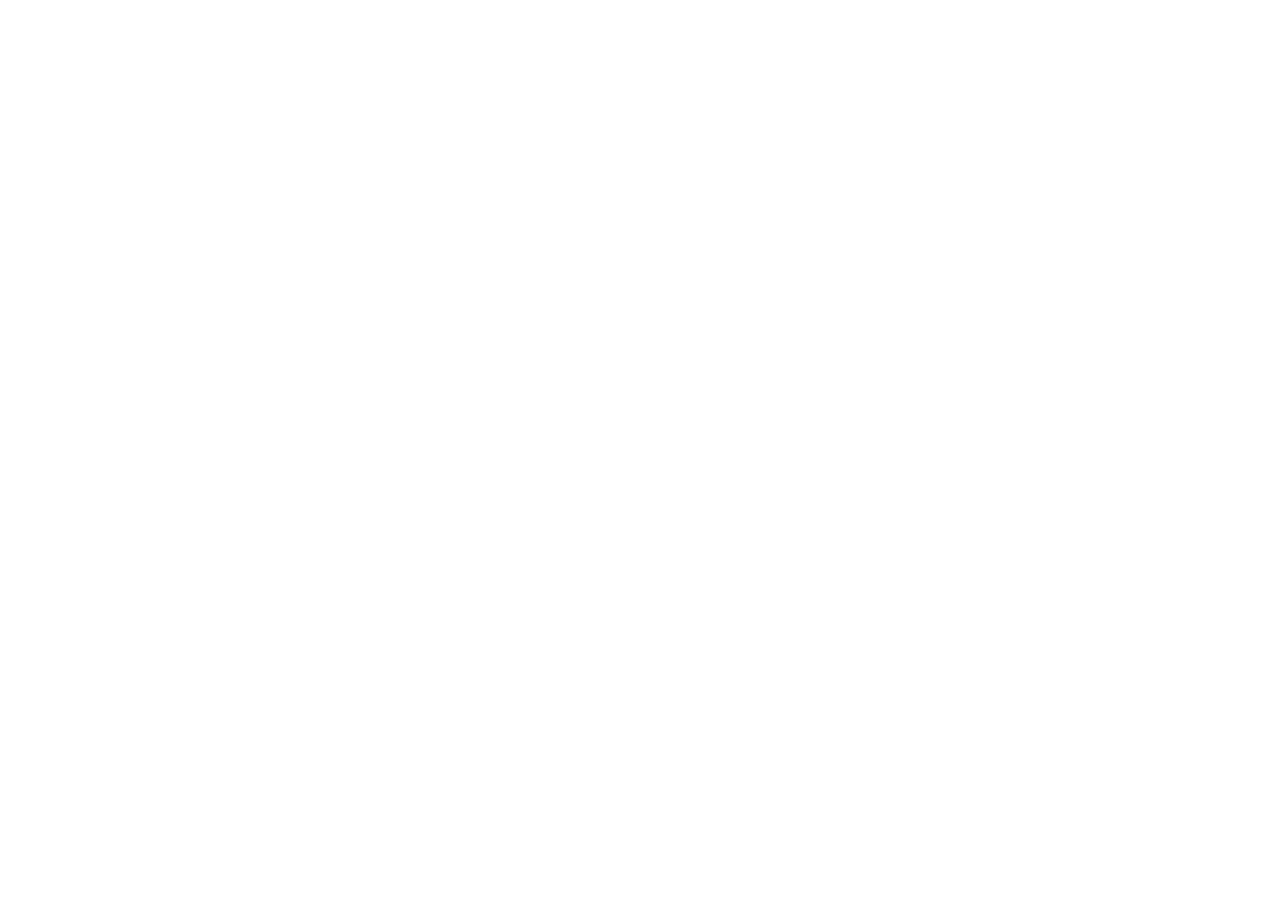
==== commit 86576e74: "Add files via upload" ====
--- a/index.html
+++ b/index.html
@@ -1,291 +1,17 @@
 <!DOCTYPE html>
-<html lang="en">
+<html>
 <head>
-    <meta charset="UTF-8">
-    <meta name="viewport" content="width=device-width, initial-scale=1.0">
-    <title>DiffPDF | Compare PDFs Instantly</title>
-    <link rel="preconnect" href="https://fonts.googleapis.com">
-    <link rel="preconnect" href="https://fonts.gstatic.com" crossorigin>
-    <link href="https://fonts.googleapis.com/css2?family=Inter:wght@400;500;600;700&family=Plus+Jakarta+Sans:wght@600;700;800&family=JetBrains+Mono:wght@400;500&display=swap" rel="stylesheet">
-    <link rel="stylesheet" href="./static/css/style.css">
-    <link rel="stylesheet" href="./static/css/animations.css">
+  <meta charset="UTF-8">
+  <meta http-equiv="refresh" content="0; url=https://diffpdf-compare-pdfs-spot-every.onrender.com/">
+  <title>Redirecting...</title>
+  <script>
+    window.location.href = "https://diffpdf-compare-pdfs-spot-every.onrender.com";
+  </script>
 </head>
 <body>
-    <!-- Navbar -->
-    <nav class="navbar">
-        <div class="nav-container">
-            <div class="logo">
-                <svg width="24" height="24" viewBox="0 0 24 24" fill="none" stroke="url(#accent-gradient)" stroke-width="2" stroke-linecap="round" stroke-linejoin="round">
-                    <path d="M14 2H6a2 2 0 0 0-2 2v16a2 2 0 0 0 2 2h12a2 2 0 0 0 2-2V8z"></path>
-                    <polyline points="14 2 14 8 20 8"></polyline>
-                    <line x1="16" y1="13" x2="8" y2="13"></line>
-                    <line x1="16" y1="17" x2="8" y2="17"></line>
-                    <polyline points="10 9 9 9 8 9"></polyline>
-                </svg>
-                <span>DiffPDF</span>
-            </div>
-            <div class="nav-links">
-                <a href="#how-it-works">How it Works</a>
-                <a href="#features">Features</a>
-                <a href="https://github.com/yourusername/PDF-COMPARSION-APP-" target="_blank" aria-label="GitHub" class="github-icon">
-                    <svg width="20" height="20" viewBox="0 0 24 24" fill="currentColor">
-                        <path d="M12 .297c-6.63 0-12 5.373-12 12 0 5.303 3.438 9.8 8.205 11.385.6.113.82-.258.82-.577 0-.285-.01-1.04-.015-2.04-3.338.724-4.042-1.61-4.042-1.61C4.422 18.07 3.633 17.7 3.633 17.7c-1.087-.744.084-.729.084-.729 1.205.084 1.838 1.236 1.838 1.236 1.07 1.835 2.809 1.305 3.495.998.108-.776.417-1.305.76-1.605-2.665-.3-5.466-1.332-5.466-5.93 0-1.31.465-2.38 1.235-3.22-.135-.303-.54-1.523.105-3.176 0 0 1.005-.322 3.3 1.23.96-.267 1.98-.399 3-.405 1.02.006 2.04.138 3 .405 2.28-1.552 3.285-1.23 3.285-1.23.645 1.653.24 2.873.12 3.176.765.84 1.23 1.91 1.23 3.22 0 4.61-2.805 5.625-5.475 5.92.42.36.81 1.096.81 2.22 0 1.606-.015 2.896-.015 3.286 0 .315.21.69.825.57C20.565 22.092 24 17.592 24 12.297c0-6.627-5.373-12-12-12"/>
-                    </svg>
-                </a>
-                <a href="#upload-section" class="btn-try-now shimmer">Try Now</a>
-            </div>
-            <button class="mobile-menu-btn" aria-label="Menu">☰</button>
-        </div>
-    </nav>
-
-    <svg style="width:0;height:0;position:absolute;" aria-hidden="true" focusable="false">
-      <linearGradient id="accent-gradient" x1="0%" y1="0%" x2="100%" y2="100%">
-        <stop offset="0%" stop-color="#6C63FF" />
-        <stop offset="100%" stop-color="#00D4FF" />
-      </linearGradient>
-    </svg>
-
-    <!-- Hero Section -->
-    <header class="hero">
-        <div class="hero-bg-aurora"></div>
-        <div class="hero-bg-grid"></div>
-        <div class="hero-container">
-            <div class="hero-content scroll-reveal">
-                <h1 class="hero-title" id="animated-title">Compare PDFs. Spot Every Difference.</h1>
-                <p class="hero-subtitle">Upload two documents and instantly see what changed — word by word, line by line.</p>
-                
-                <div class="feature-pills">
-                    <span class="pill">✦ Side-by-side view</span>
-                    <span class="pill">✦ Instant highlights</span>
-                    <span class="pill">✦ No file size limits</span>
-                </div>
-                
-                <a href="#upload-section" class="btn-primary hero-cta">Start Comparing →</a>
-            </div>
-            <div class="hero-visual scroll-reveal">
-                <div class="mockup-container">
-                    <div class="doc-mockup doc-bottom"></div>
-                    <div class="doc-mockup doc-top">
-                        <div class="highlight-line hl-green" style="top: 20%; width: 60%;"></div>
-                        <div class="highlight-line hl-red" style="top: 40%; width: 80%;"></div>
-                        <div class="highlight-line hl-green" style="top: 60%; width: 50%;"></div>
-                    </div>
-                </div>
-            </div>
-        </div>
-    </header>
-
-    <!-- How It Works Section -->
-    <section id="how-it-works" class="how-it-works scroll-reveal">
-        <div class="container">
-            <h2 class="section-heading gradient-text">How It Works</h2>
-            <div class="stepper">
-                <div class="step-card">
-                    <div class="step-icon">
-                        <svg width="24" height="24" viewBox="0 0 24 24" fill="none" stroke="currentColor" stroke-width="2" stroke-linecap="round" stroke-linejoin="round"><path d="M21 15v4a2 2 0 0 1-2 2H5a2 2 0 0 1-2-2v-4"></path><polyline points="17 8 12 3 7 8"></polyline><line x1="12" y1="3" x2="12" y2="15"></line></svg>
-                    </div>
-                    <h3>Step 1 — Upload</h3>
-                    <p>Upload your two PDF documents using drag & drop or file browser</p>
-                </div>
-                <div class="step-line"></div>
-                <div class="step-card">
-                    <div class="step-icon">
-                        <svg width="24" height="24" viewBox="0 0 24 24" fill="none" stroke="currentColor" stroke-width="2" stroke-linecap="round" stroke-linejoin="round"><path d="M16 3h5v5"></path><path d="M8 3H3v5"></path><path d="M12 22v-8.3a4 4 0 0 0-1.172-2.872L3 3"></path><path d="m15 9 6-6"></path></svg>
-                    </div>
-                    <h3>Step 2 — Compare</h3>
-                    <p>Our engine extracts and diffs every word, line, and paragraph instantly</p>
-                </div>
-                <div class="step-line"></div>
-                <div class="step-card">
-                    <div class="step-icon">
-                        <svg width="24" height="24" viewBox="0 0 24 24" fill="none" stroke="currentColor" stroke-width="2" stroke-linecap="round" stroke-linejoin="round"><path d="M2 12s3-7 10-7 10 7 10 7-3 7-10 7-10-7-10-7Z"></path><circle cx="12" cy="12" r="3"></circle></svg>
-                    </div>
-                    <h3>Step 3 — Review</h3>
-                    <p>See highlighted differences in a clean side-by-side or unified view</p>
-                </div>
-            </div>
-        </div>
-    </section>
-
-    <!-- Upload Section -->
-    <section id="upload-section" class="upload-section scroll-reveal">
-        <div class="container">
-            <h2 class="section-heading visually-hidden">Upload Documents</h2>
-            
-            <form id="upload-form">
-                <div class="upload-grid">
-                    <!-- Zone A -->
-                    <div class="upload-zone-wrapper">
-                        <div class="zone-label label-a">Document A — Original</div>
-                        <div class="upload-card" id="zone-a">
-                            <input type="file" id="file-a" accept=".pdf" class="file-input" required>
-                            <div class="upload-content">
-                                <svg class="upload-icon accent-icon" width="48" height="48" viewBox="0 0 24 24" fill="none" stroke="currentColor" stroke-width="2" stroke-linecap="round" stroke-linejoin="round"><path d="M21 15v4a2 2 0 0 1-2 2H5a2 2 0 0 1-2-2v-4"></path><polyline points="17 8 12 3 7 8"></polyline><line x1="12" y1="3" x2="12" y2="15"></line></svg>
-                                <h3>Drop PDF here</h3>
-                                <p class="text-secondary">or click to browse</p>
-                                <span class="micro-text">PDF files only • Max 50MB</span>
-                            </div>
-                            <div class="file-preview hidden" id="preview-a">
-                                <button type="button" class="btn-remove" aria-label="Remove file" data-zone="a">×</button>
-                                <svg class="file-icon red-icon" width="40" height="40" viewBox="0 0 24 24" fill="none" stroke="currentColor" stroke-width="2" stroke-linecap="round" stroke-linejoin="round"><path d="M14 2H6a2 2 0 0 0-2 2v16a2 2 0 0 0 2 2h12a2 2 0 0 0 2-2V8z"></path><polyline points="14 2 14 8 20 8"></polyline><line x1="16" y1="13" x2="8" y2="13"></line><line x1="16" y1="17" x2="8" y2="17"></line><polyline points="10 9 9 9 8 9"></polyline></svg>
-                                <div class="file-info">
-                                    <p class="filename" id="filename-a">filename.pdf</p>
-                                    <p class="filesize" id="filesize-a">0 MB</p>
-                                </div>
-                                <div class="success-badge">
-                                    <svg width="16" height="16" viewBox="0 0 24 24" fill="none" stroke="currentColor" stroke-width="3" stroke-linecap="round" stroke-linejoin="round"><polyline points="20 6 9 17 4 12"></polyline></svg>
-                                </div>
-                            </div>
-                        </div>
-                    </div>
-
-                    <!-- Zone B -->
-                    <div class="upload-zone-wrapper">
-                        <div class="zone-label label-b">Document B — Modified</div>
-                        <div class="upload-card" id="zone-b">
-                            <input type="file" id="file-b" accept=".pdf" class="file-input" required>
-                            <div class="upload-content">
-                                <svg class="upload-icon accent-icon" width="48" height="48" viewBox="0 0 24 24" fill="none" stroke="currentColor" stroke-width="2" stroke-linecap="round" stroke-linejoin="round"><path d="M21 15v4a2 2 0 0 1-2 2H5a2 2 0 0 1-2-2v-4"></path><polyline points="17 8 12 3 7 8"></polyline><line x1="12" y1="3" x2="12" y2="15"></line></svg>
-                                <h3>Drop PDF here</h3>
-                                <p class="text-secondary">or click to browse</p>
-                                <span class="micro-text">PDF files only • Max 50MB</span>
-                            </div>
-                            <div class="file-preview hidden" id="preview-b">
-                                <button type="button" class="btn-remove" aria-label="Remove file" data-zone="b">×</button>
-                                <svg class="file-icon red-icon" width="40" height="40" viewBox="0 0 24 24" fill="none" stroke="currentColor" stroke-width="2" stroke-linecap="round" stroke-linejoin="round"><path d="M14 2H6a2 2 0 0 0-2 2v16a2 2 0 0 0 2 2h12a2 2 0 0 0 2-2V8z"></path><polyline points="14 2 14 8 20 8"></polyline><line x1="16" y1="13" x2="8" y2="13"></line><line x1="16" y1="17" x2="8" y2="17"></line><polyline points="10 9 9 9 8 9"></polyline></svg>
-                                <div class="file-info">
-                                    <p class="filename" id="filename-b">filename.pdf</p>
-                                    <p class="filesize" id="filesize-b">0 MB</p>
-                                </div>
-                                <div class="success-badge">
-                                    <svg width="16" height="16" viewBox="0 0 24 24" fill="none" stroke="currentColor" stroke-width="3" stroke-linecap="round" stroke-linejoin="round"><polyline points="20 6 9 17 4 12"></polyline></svg>
-                                </div>
-                            </div>
-                        </div>
-                    </div>
-                </div>
-                
-                <button type="submit" class="btn-primary btn-compare" id="btn-compare" disabled>
-                    <span class="btn-text">Compare Documents</span>
-                    <svg class="btn-icon" width="20" height="20" viewBox="0 0 24 24" fill="none" stroke="currentColor" stroke-width="2" stroke-linecap="round" stroke-linejoin="round"><line x1="5" y1="12" x2="19" y2="12"></line><polyline points="12 5 19 12 12 19"></polyline></svg>
-                </button>
-            </form>
-        </div>
-    </section>
-
-    <!-- Loading Overlay -->
-    <div class="loading-overlay hidden" id="loading-overlay">
-        <div class="loading-content">
-            <svg class="progress-ring" width="120" height="120">
-                <circle class="ring-track" cx="60" cy="60" r="54" fill="none" stroke-width="8"></circle>
-                <circle class="ring-progress" cx="60" cy="60" r="54" fill="none" stroke-width="8" stroke-linecap="round"></circle>
-            </svg>
-            <div class="status-messages">
-                <p class="status-text active">Extracting text from Document A...</p>
-                <p class="status-text">Extracting text from Document B...</p>
-                <p class="status-text">Running diff algorithm...</p>
-                <p class="status-text">Mapping differences...</p>
-                <p class="status-text">Rendering highlights...</p>
-            </div>
-            <div class="progress-bar-container">
-                <div class="progress-bar-fill"></div>
-            </div>
-            <button class="btn-cancel" id="btn-cancel" type="button">Cancel</button>
-        </div>
-    </div>
-
-    <!-- Results Section -->
-    <section id="results-section" class="results-section hidden scroll-reveal">
-        <div class="container-fluid">
-            <!-- Stats Bar -->
-            <div class="stats-bar">
-                <div class="stat-card stat-added">
-                    <span class="stat-icon">🟢</span>
-                    <div class="stat-info">
-                        <span class="stat-number" id="stat-added" data-value="0">0</span>
-                        <span class="stat-label">Added Lines</span>
-                    </div>
-                </div>
-                <div class="stat-card stat-removed">
-                    <span class="stat-icon">🔴</span>
-                    <div class="stat-info">
-                        <span class="stat-number" id="stat-removed" data-value="0">0</span>
-                        <span class="stat-label">Removed Lines</span>
-                    </div>
-                </div>
-                <div class="stat-card stat-modified">
-                    <span class="stat-icon">🟡</span>
-                    <div class="stat-info">
-                        <span class="stat-number" id="stat-modified" data-value="0">0</span>
-                        <span class="stat-label">Modified Lines</span>
-                    </div>
-                </div>
-                <div class="stat-card stat-unchanged">
-                    <span class="stat-icon">⚪</span>
-                    <div class="stat-info">
-                        <span class="stat-number" id="stat-unchanged" data-value="0">0</span>
-                        <span class="stat-label">Unchanged Lines</span>
-                    </div>
-                </div>
-            </div>
-
-            <!-- Controls -->
-            <div class="panel-controls">
-                <div class="view-toggle">
-                    <button class="toggle-btn active" data-view="split">Side-by-side</button>
-                    <button class="toggle-btn" data-view="unified">Unified</button>
-                </div>
-                <div class="search-container">
-                    <input type="text" id="diff-search" placeholder="Search in diff..." aria-label="Search diff">
-                    <svg class="search-icon" width="16" height="16" viewBox="0 0 24 24" fill="none" stroke="currentColor" stroke-width="2" stroke-linecap="round" stroke-linejoin="round"><circle cx="11" cy="11" r="8"></circle><line x1="21" y1="21" x2="16.65" y2="16.65"></line></svg>
-                </div>
-                <button class="btn-outline" id="btn-copy-diff">
-                    <svg width="16" height="16" viewBox="0 0 24 24" fill="none" stroke="currentColor" stroke-width="2" stroke-linecap="round" stroke-linejoin="round"><rect x="9" y="9" width="13" height="13" rx="2" ry="2"></rect><path d="M5 15H4a2 2 0 0 1-2-2V4a2 2 0 0 1 2-2h9a2 2 0 0 1 2 2v1"></path></svg>
-                    Copy diff
-                </button>
-                <button class="btn-outline" id="btn-download-report">
-                    <svg width="16" height="16" viewBox="0 0 24 24" fill="none" stroke="currentColor" stroke-width="2" stroke-linecap="round" stroke-linejoin="round"><path d="M21 15v4a2 2 0 0 1-2 2H5a2 2 0 0 1-2-2v-4"></path><polyline points="7 10 12 15 17 10"></polyline><line x1="12" y1="15" x2="12" y2="3"></line></svg>
-                    Download report
-                </button>
-            </div>
-
-            <!-- Diff Viewer -->
-            <div class="diff-viewer view-split" id="diff-container">
-                <!-- Document A Panel -->
-                <div class="diff-panel panel-a">
-                    <div class="panel-header">
-                        <div class="indicator blue-indicator"></div>
-                        <span>Document A — Original</span>
-                    </div>
-                    <div class="panel-content" id="diff-content-a">
-                        <!-- Content injected via JS -->
-                    </div>
-                </div>
-
-                <!-- Document B Panel -->
-                <div class="diff-panel panel-b">
-                    <div class="panel-header">
-                        <div class="indicator orange-indicator"></div>
-                        <span>Document B — Modified</span>
-                    </div>
-                    <div class="panel-content" id="diff-content-b">
-                        <!-- Content injected via JS -->
-                    </div>
-                </div>
-            </div>
-            
-            <div id="report-insights" class="report-insights hidden">
-                <h3 class="gradient-text">AI Insights</h3>
-                <div class="insights-content" id="insights-text"></div>
-            </div>
-        </div>
-    </section>
-
-    <!-- Footer -->
-    <footer>
-        <p>&copy; 2026 DiffPDF. Built for showcasing modern frontend development.</p>
-    </footer>
-
-    <script src="./static/js/main.js"></script>
+  <p>Redirecting to DiffPDF...</p>
+  <p>
+    <a href="https://diffpdf-compare-pdfs-spot-every.onrender.com">Click here if you are not redirected</a>
+  </p>
 </body>
 </html>
